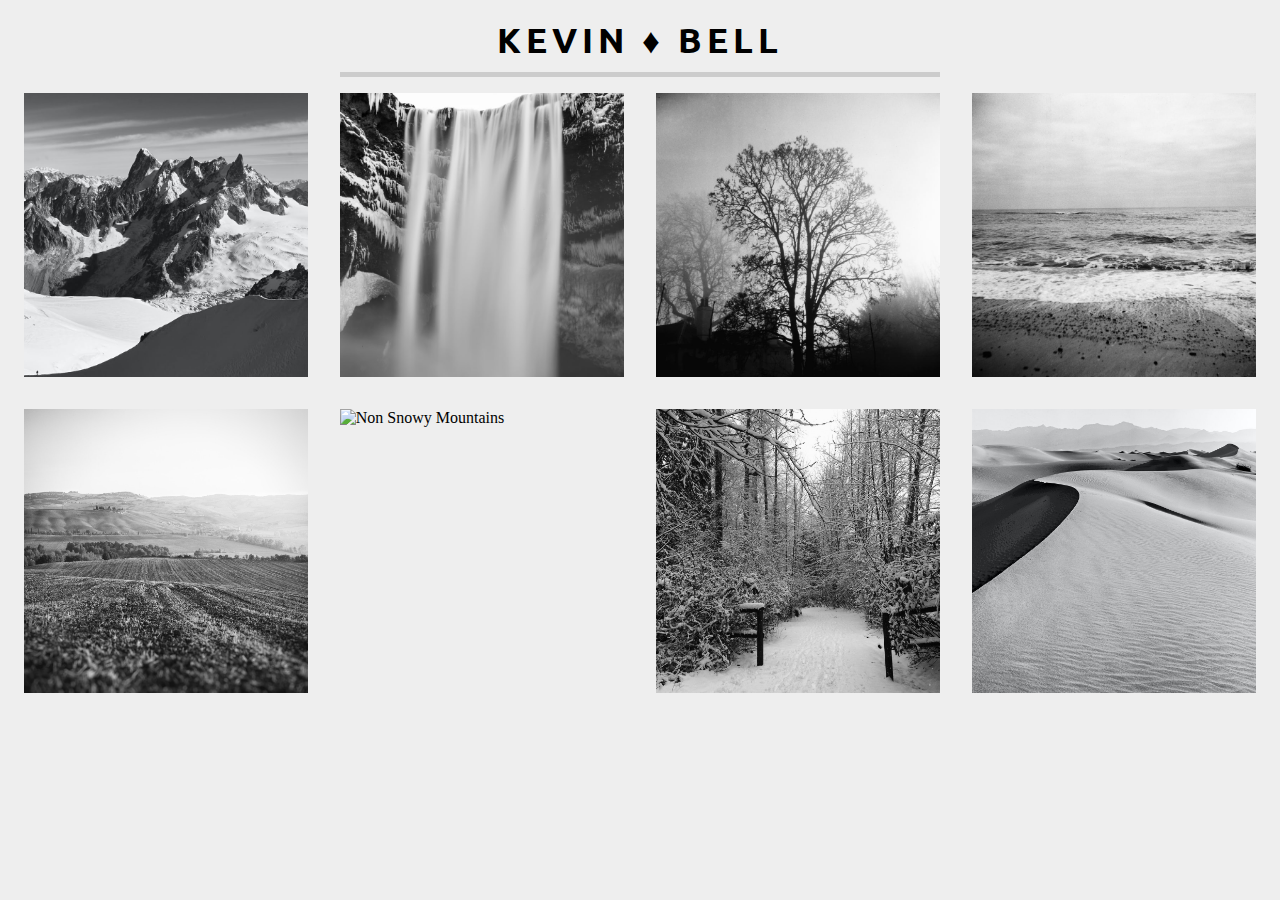
==== PhotoSite/index.html @ e5bfc273 "took projects out of folder so that they might link on io site" ====
<!DOCTYPE html>
<html lang="en">
<head>
    <meta charset="UTF-8">
    <meta name="viewport" content="width=device-width, initial-scale=1.0">
    <title>Photo Site</title>
    <link rel="preconnect" href="https://fonts.gstatic.com">
    <link href="https://fonts.googleapis.com/css2?family=Ubuntu:wght@400;700&display=swap" rel="stylesheet">    
    <link rel="stylesheet" href="style.css">
</head>
<body>
    <!-- Symbols can be used in HTML -->
    <p>Kevin &diams; Bell</p>
    <img src="Images/snowyMountains.jpeg" alt="Snowy Mountains">
    <img src="Images/waterfall.jpeg" alt="Waterfall">
    <img src="Images/tree.jpeg" alt="Tree">
    <img src="Images/ocean.jpeg" alt="Ocean">
    <img src="Images/field.jpeg" alt="Field">
    <img src="Images/nonsnowyMountains.jpeg" alt="Non Snowy Mountains">
    <img src="Images/snowyForest.jpeg" alt="Snowy Forest">
    <img src="Images/tatooine.jpeg" alt="Tatooine">
</body>
</html>
---- PhotoSite/style.css ----
body {
    background: #eee;
}

p {
    font-family: 'Ubuntu', sans-serif;
    font-weight: bold;
    font-size: 35px;
    letter-spacing: 5px;
    text-transform: uppercase;
    text-align: center;
    border-bottom: 5px solid #ccc;
    padding: 10px 0;

    /* Width of two images */
    /* 22.5% * 2 = 45 */
    /* Width between two images */
    /* 1.25 * 2 = 2.5 */
    /* Width of p element (Bottom border) */
    /* 45 + 2.5 = 47.5 */
    width: 47.5%;

    /* "margin auto" centers p element horizontally */
    /* After setting the width of an elements text align will no longer apply */
    margin: auto;
}

img {
    /* 22.5 * 4 = 90 */
    width: 22.5%;
    /* 1.25 * 2 * 4 = 10 */
    margin: 1.25%;
    /* 90 + 10 = 100 */

    /* The float css property places an element on the left or right side of it's container, allowing text and inline elements to wrap around it. The element is removed from the normal flow of the page. Also it removes "Mystery/Ghost Space" between elements. */
    float: left;
}
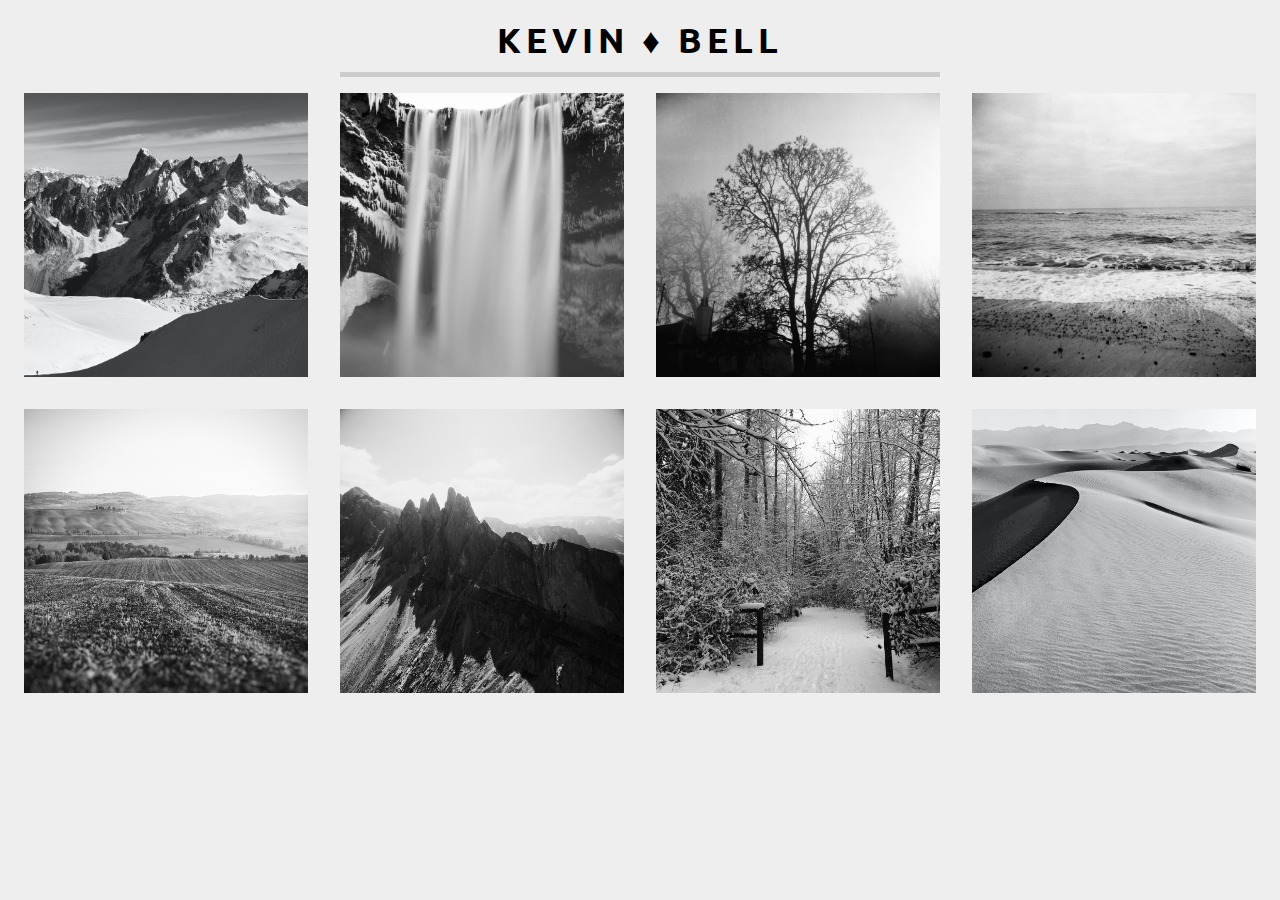
==== commit c7a39324: "fixed minor issue with photosite casing on img src of nonSnowyMountain photo" ====
--- a/PhotoSite/index.html
+++ b/PhotoSite/index.html
@@ -16,7 +16,7 @@
     <img src="Images/tree.jpeg" alt="Tree">
     <img src="Images/ocean.jpeg" alt="Ocean">
     <img src="Images/field.jpeg" alt="Field">
-    <img src="Images/nonsnowyMountains.jpeg" alt="Non Snowy Mountains">
+    <img src="Images/nonSnowyMountains.jpeg" alt="Non Snowy Mountains">
     <img src="Images/snowyForest.jpeg" alt="Snowy Forest">
     <img src="Images/tatooine.jpeg" alt="Tatooine">
 </body>
